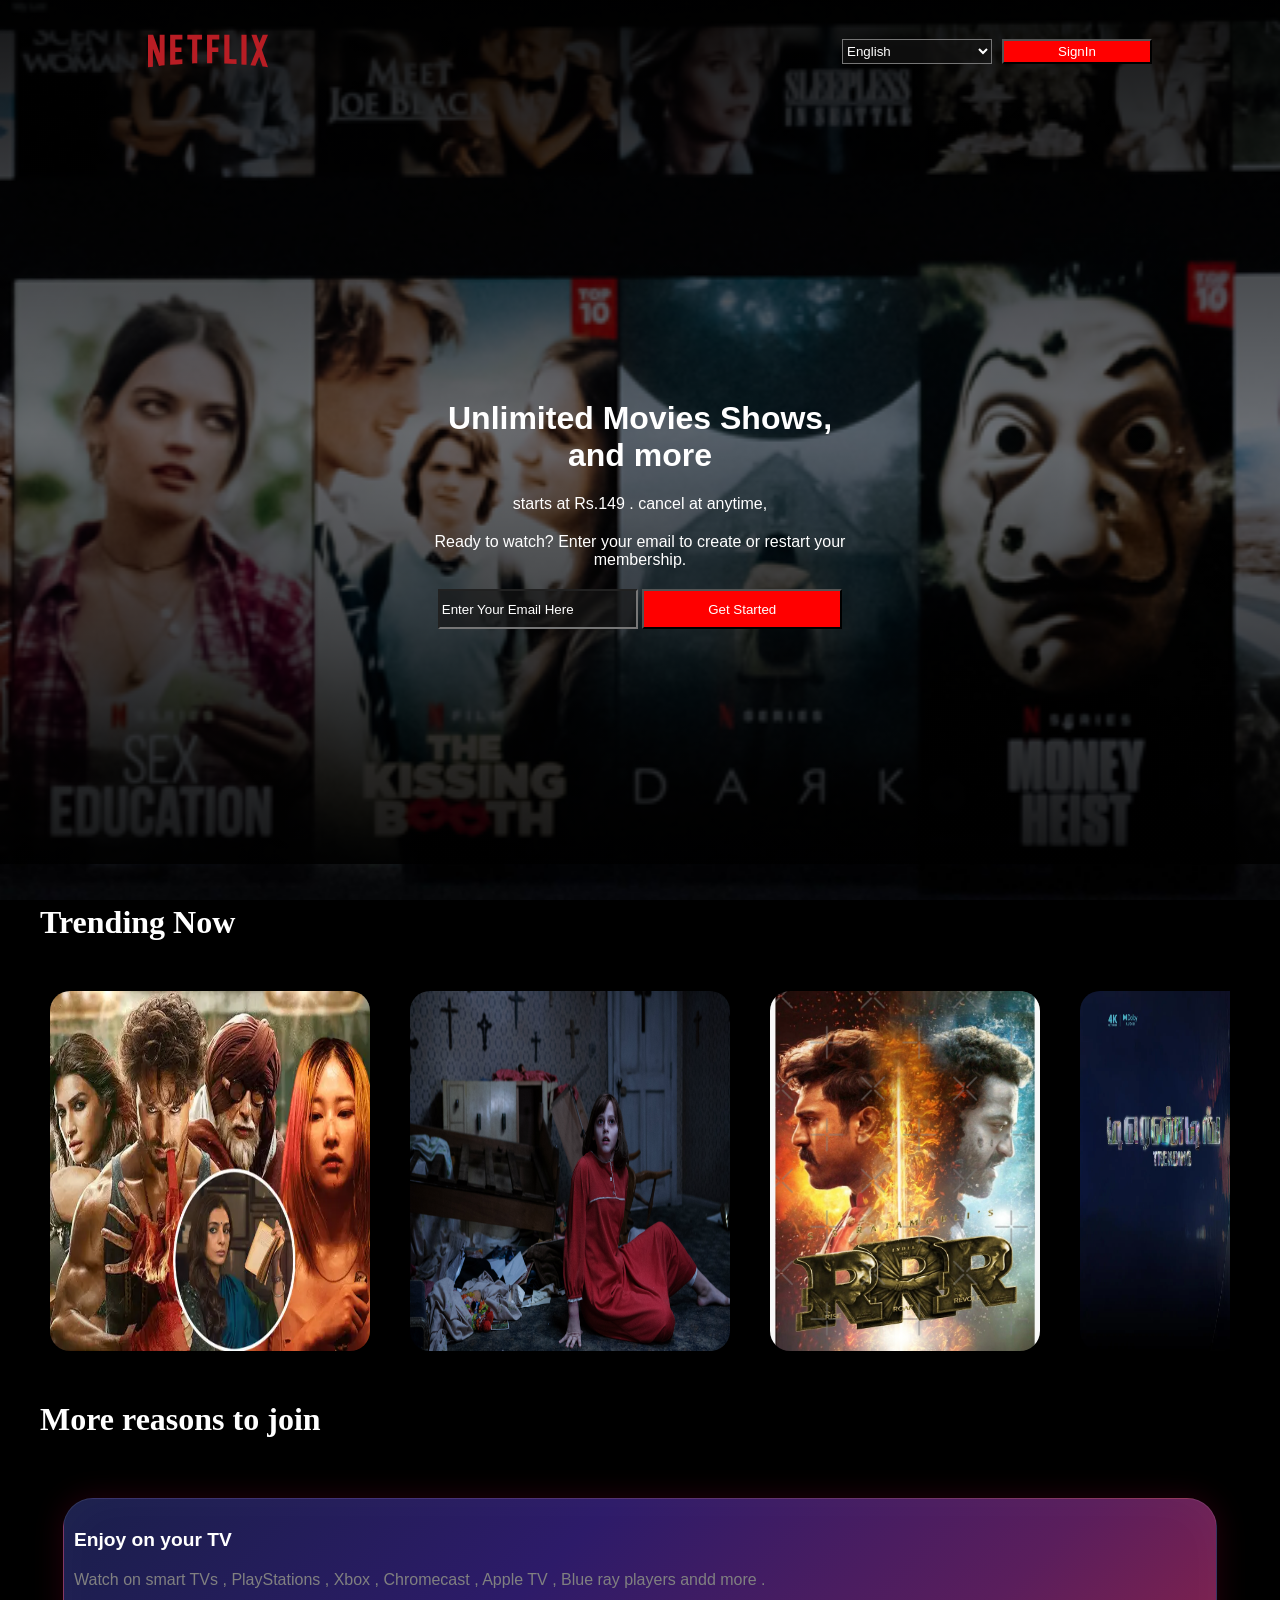
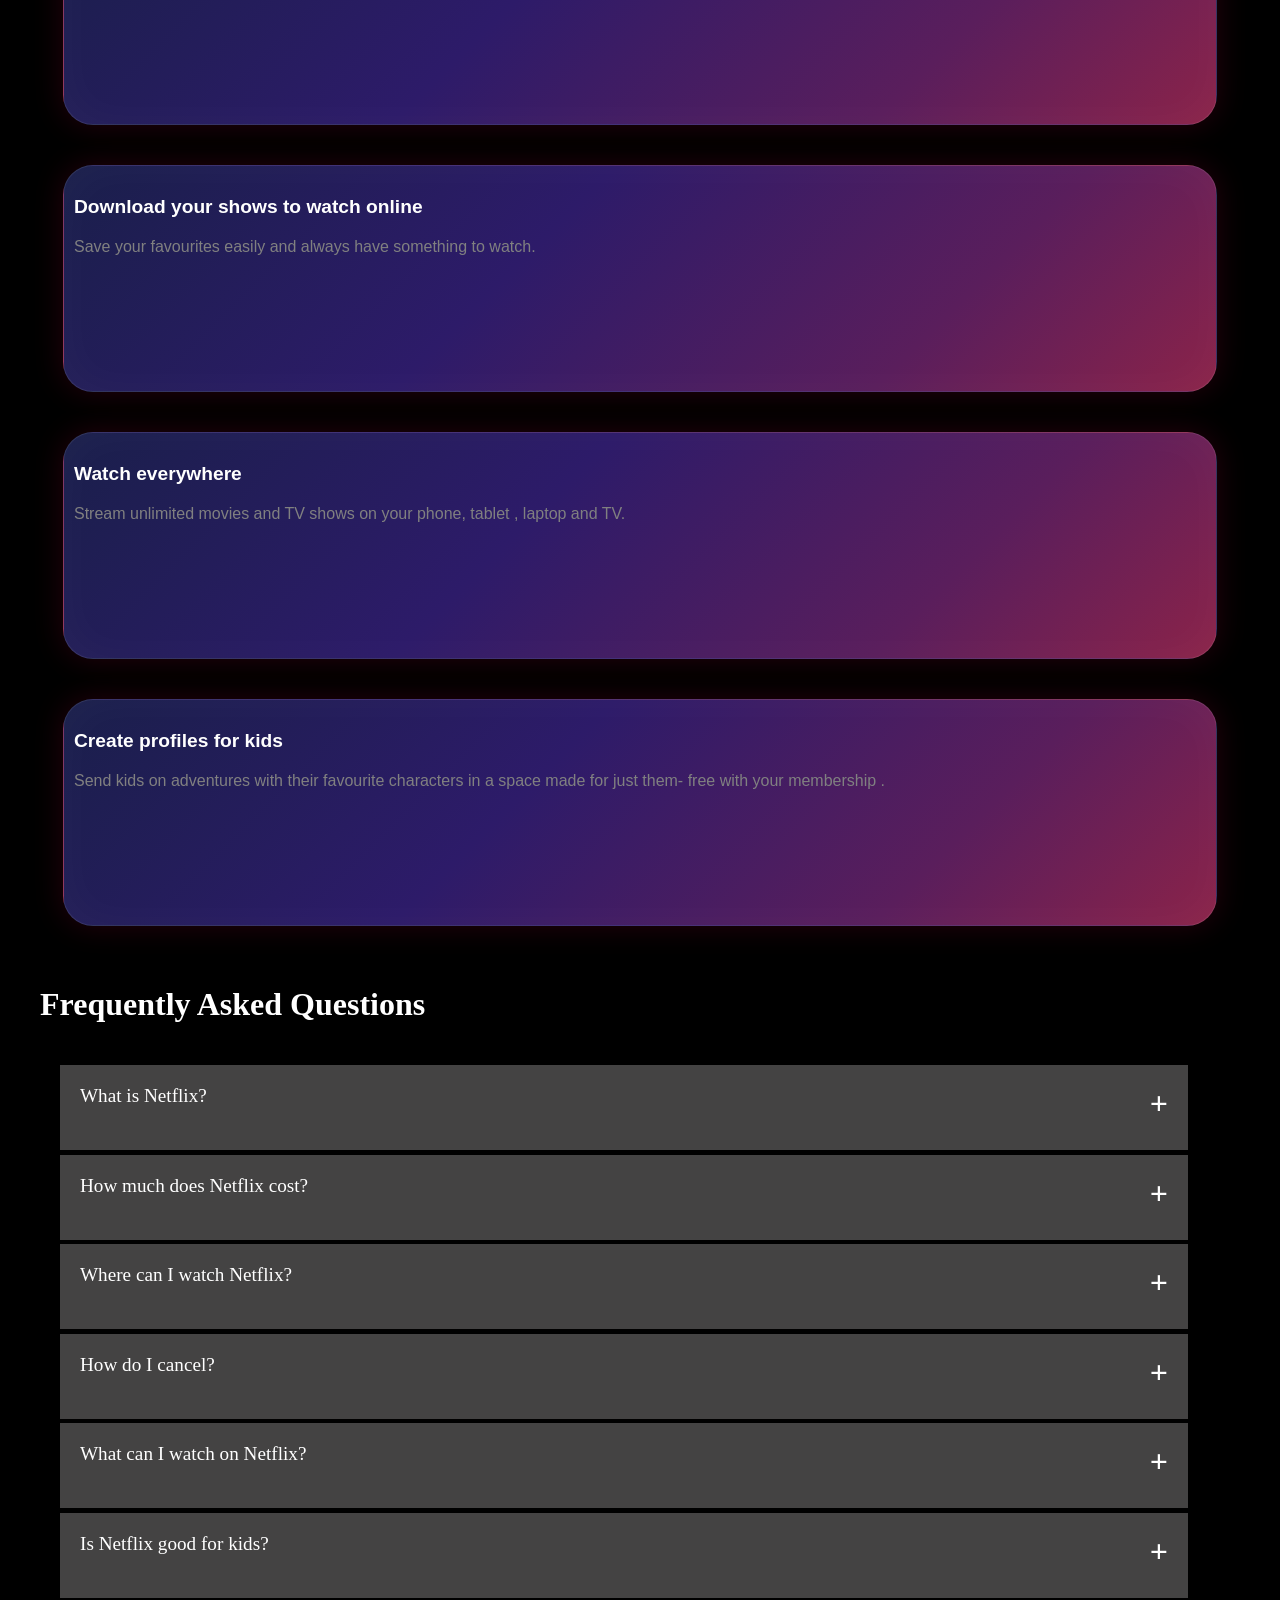
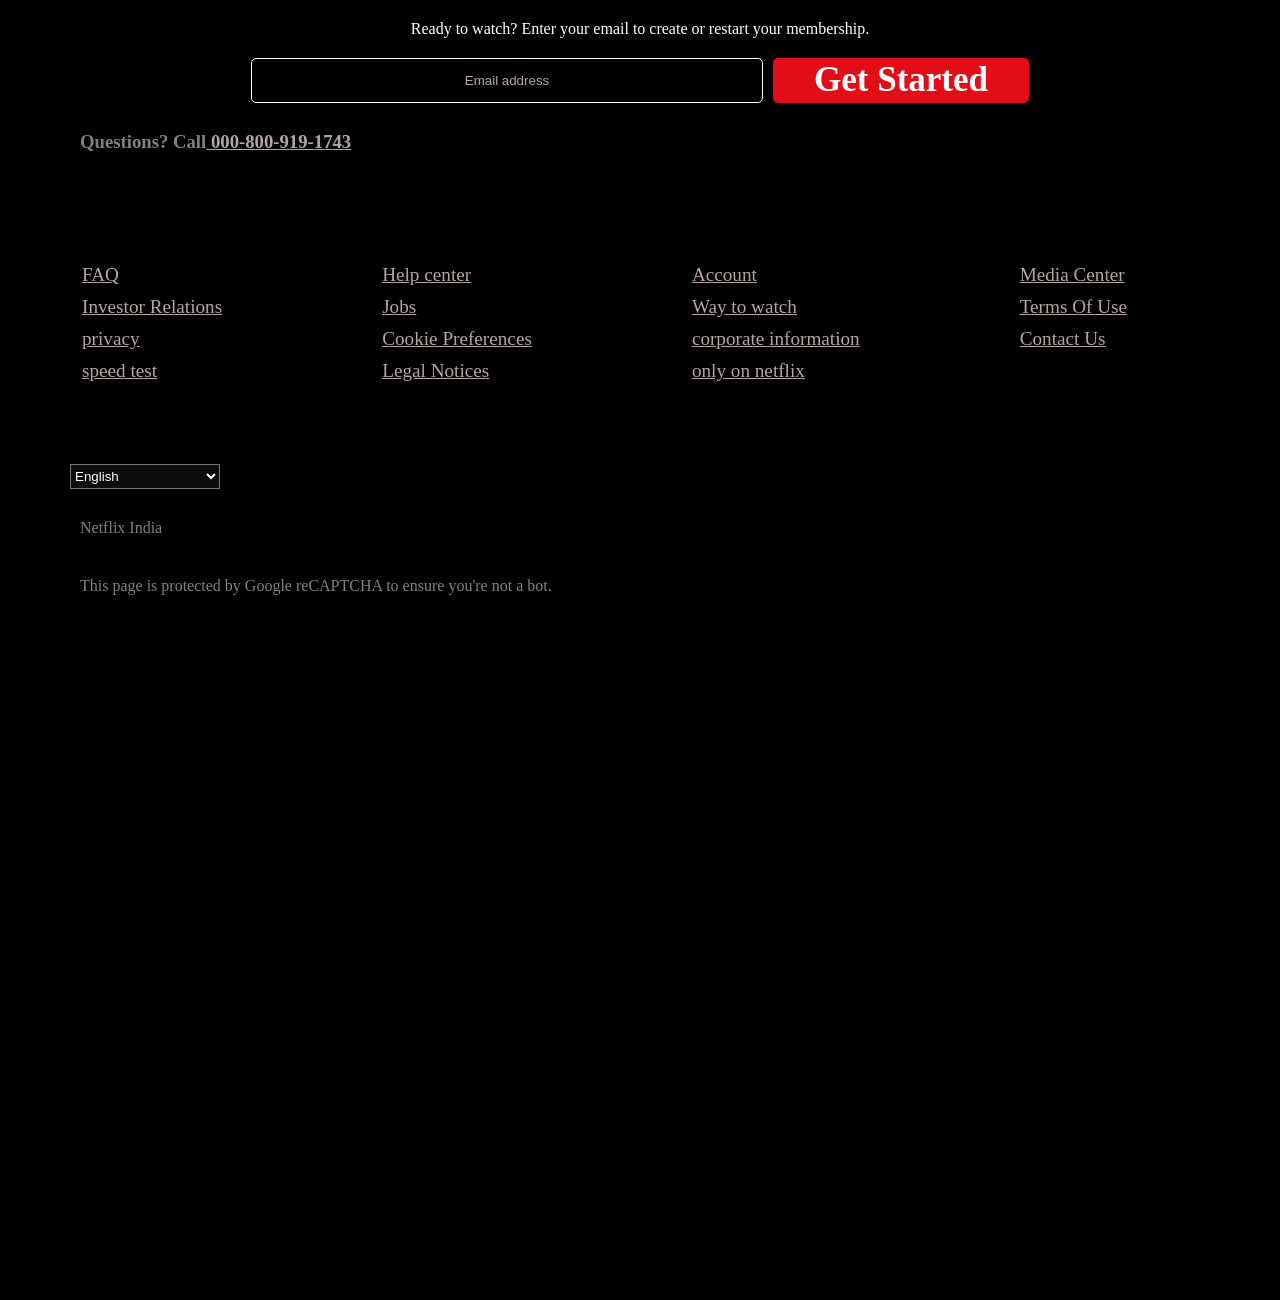
==== index.html @ 1fada325 "add" ====
<html>
<head>
    <meta charset="UTF-8">
    <meta name="viewport" content="width=<device-width>, initial-scale=1.0">
    <title>Document</title>
    <link rel="stylesheet" href="style.css">
</head>

<body>
    <div class="main">
        <div class="box">
            <nav>
                <img class="logo" src="assets/images/netflix-2-logo-svgrepo-com.svg" alt="Netflix Logo">
                <div>

                    <select class=" navbuttons" type="language">
                        <option>English</option>
                        <option>hindi</option>
                        <option>france</option>
                        <option>german</option>
                    </select>
                    <input class="navbuttons red" type="submit" value="SignIn">
                </div>

            </nav>
            <div class="content">
                <h1>
                    <div>Unlimited Movies Shows,</div>
                    <div>and more</div>
                </h1>
                <div class="p">
                    <div>
                        starts at Rs.149 .
                        cancel at anytime,
                    </div>
                    <p>
                    <div>
                        Ready to watch? Enter your email to create or restart your
                    </div>
                    <div>membership.</div>
                    <p>
                    <div>
                        <input class="buttons" type="email" placeholder="Enter Your Email Here ">
                        <button class="buttons red ">Get Started</button>

                    </div>
                    </p>
                </div>
            </div>
        </div>
    </div>
    <div class="curve"></div>
    <div class="section">
        Trending Now
    </div>
    <div class="image">
        <img class="movie" src="assets/images/tiger.webp">
        <img class="movie" src="assets/images/conjuring.png">
        <img class="movie" src="assets/images/rrr.jpg">
        <img class="movie" src="assets/images/telugu.webp">
        <img class="movie" src="assets/images/bg2.jpg">
    </div>
    <div class="section">More reasons to join</div>
    </p>
    <div class="big">
        <div class="item">
            <div class="p1">Enjoy on your TV</div>
            <div class=" p2"> Watch on smart TVs , PlayStations , Xbox , Chromecast , Apple TV , Blue ray players andd
                more .</div>
        </div>
        <div class="item">
            <div class="p1">Download your shows to watch online</div>
            <div class=" p2"> Save your favourites easily and always have something to watch.
            </div>
        </div>
        <div class="item">
            <div class="p1">Watch everywhere</div>
            <div class=" p2"> Stream unlimited movies and TV shows on your phone, tablet , laptop and TV.
            </div>
        </div>
        <div class="item">
            <div class="p1">Create profiles for kids</div>
            <div class=" p2"> Send kids on adventures with their favourite characters in a space made for just them-
                free with your membership .
            </div>
        </div>
    </div>
    <div class="section">Frequently Asked Questions</div>
    <div class="list">
        <details>
            <summary>
                <span>What is Netflix?</span>
                <span class="plus">+</span>
            </summary>
            <div>
                Netflix is a streaming service that offers a wide variety of award-winning TV shows, movies, anime,
                documentaries and more – on thousands of internet-connected devices.

                You can watch as much as you want, whenever you want, without a single ad – all for one low monthly
                price.
                There's always something new to discover, and new TV shows and movies are added every week!
            </div>
        </details>

        <details>
            <summary>
                <span>How much does Netflix cost? </span>
                <span class="plus">+</span>
            </summary>
            <div>
                Watch Netflix on your smartphone, tablet, Smart TV, laptop, or streaming device, all for one fixed
                monthly
                fee. Plans range from ₹149 to ₹649/month.
            </div>
        </details>

        <details>
            <summary>
                <span>Where can I watch Netflix? </span>
                <span class="plus">+</span>
            </summary>
            <div>
                Watch anywhere, anytime. Sign in with your Netflix account to watch instantly on the web at netflix.com
                from
                your personal computer or on any internet-connected device that offers the Netflix app, including smart
                TVs,
                smartphones, tablets, streaming media players and game consoles.

                You can also download your favourite shows with the iOS or Android app. Use downloads to watch while
                you're
                on the go and without an internet connection. Take Netflix with you anywhere.
            </div>
        </details>

        <details>
            <summary>
                <span>How do I cancel? </span>
                <span class="plus">+</span>
            </summary>
            <div>
                Netflix is flexible. You can easily cancel your account online in two clicks. There are no cancellation
                fees
                – start or stop your account anytime.
            </div>
        </details>

        <details>
            <summary>
                <span>What can I watch on Netflix? </span>
                <span class="plus">+</span>
            </summary>
            <div>
                Netflix has an extensive library of feature films, documentaries, shows, anime, award-winning Netflix
                originals, and more. Watch as much as you want, anytime you want.
            </div>
        </details>
        <details>
            <summary>
                <span>Is Netflix good for kids? </span>
                <span class="plus">+</span>
            </summary>
            <div>
                The Netflix Kids experience is included in your membership to give parents control while kids enjoy
                family-friendly TV shows and films in their own space.

                Kids profiles come with PIN-protected parental controls that let you restrict the maturity rating of
                content
                kids can watch and block specific titles you don't want kids to see.
            </div>
        </details>
    </div>
    <div class="ready">
        Ready to watch? Enter your email to create or restart your membership.
    </div>
    <div class="but">
        <input class="mail" type="email" placeholder="Email address">
        <buttons class="start">
            Get Started
        </buttons>
    </div>
    <div class="end">
        <h3>
            Questions? Call<a href=""> 000-800-919-1743</a></h3>
    </div>
    <div class="ending">
        <div class="sty">
            <a href="">FAQ</a>
            <a href="">Investor Relations</a>
            <a href="">privacy</a>
            <a href="">speed test</a>
        </div>
        <div class="sty">
            <a href="">Help center</a>
            <a href="">Jobs</a>
            <a href="">Cookie Preferences</a>
            <a href="">Legal Notices</a>
        </div>
        <div class="sty">
            <a href="">Account</a>
            <a href="">Way to watch</a>
            <a href="">corporate information</a>
            <a href="">only on netflix</a>
        </div>
        <div class="sty">
            <a href="">Media Center</a>
            <a href="">Terms Of Use</a>
            <a href="">Contact Us</a>
        </div>
    </div>
    <div>
        <select style="margin-left:70px" class=" navbuttons" type="language">
            <option>English</option>
            <option>hindi</option>
            <option>france</option>
            <option>german</option>
        </select>
    </div>

    <div style="margin-top:20px" class="end">Netflix India</div>
    <div style=" margin-top:20px " class="end">This page is protected by Google reCAPTCHA to ensure you're not a bot.
    </div>
</body>

</html>
---- style.css ----
img {
    display: block
}
nav div{
    display: flex;
    gap: 10px;
    align-items: center;
}
.red{
    background-color:red !important;
}

nav {
    height:62px;
    max-width :80vw ;
    margin:auto;
    display: flex;
    justify-content:space-between;
    align-items:center;
    position:relative;
    margin-top:20px;
    z-index:2;
}

.logo {
    height:20vh;
    width: 120px;
    /* opacity: 0.9; */
    /* background-color: black; */
    padding: 20px;
}
.navbuttons{
    gap:10px;
    height:25px;
    width:150px;
    background-color: rgba(20, 21, 21, 0.664) ;
    font-family: sans-serif;
    font-weight: 400;
    color:white;
}
html,
body {
    margin: 0;
    padding: 0;
    width: 100%;
    min-height:500vh;
    height:100%;
    overflow: visible;
    background-color:black;

}

.main {
    width: 100vw;
    min-height: 100vh;
    background-image: url("assets/images/goodbg1.png");
    background-size: cover;
    background-position: center;
    background-repeat: no-repeat;
    position:relative;
}
.box {
    height: 96vh;
    width: 100%;
    top:0;
    /* opacity: 0.8;
    background-color: rgb(0, 0, 0); */
    position: absolute;
    display:block;
    background:
        linear-gradient(to bottom,
            rgba(0, 0, 0, 0.9),
            rgba(0, 0, 0, 0.5),
            rgba(0, 0, 0, 0.9));
    z-index:1;

}
.buttons{
    height:40px;
    width:200px;
    gap:10px;
    background-color: rgba(20, 21, 21, 0.664) ;
    font-family: sans-serif;
    font-weight: 400;
    color:white;
}
.buttons::placeholder{
    color:white;
    opacity:1;  
}
.content {
    font-family: 'Lucida Sans', 'Lucida Sans Regular', 'Lucida Grande', 'Lucida Sans Unicode', Geneva, Verdana, sans-serif;
    font-weight: 800;
    font-size: medium;
    height: 100%;
    display: flex;
    flex-direction: column;
    justify-content: center;
    align-items: center;
    text-align: center;
    color: white;
    position: relative;
    z-index:2;
}

.p {
    font-family: 'Lucida Sans', 'Lucida Sans Regular', 'Lucida Grande', 'Lucida Sans Unicode', Geneva, Verdana, sans-serif;
    font-weight: 400;
}

.curve{
    width:100%;
    height:45px;
    margin-top:50px;
    border-top-left-radius:50% 100%;
    border-top-right-radius:50% 100%;
    border-top:4px solid #ff0033;
    box-shadow: -4em 2em  2em rgb(76, 7, 239) inset;
    /* box-shadow: offset 2px cornflowerblue spread; */
    /* background:rgb(52, 33, 127); */
    margin-top:-85px;
}
.section{
    font-family: Cambria, Cochin, Georgia, Times, 'Times New Roman', serif;
    font-weight: 600;
    font-size:xx-large;
    color:white;
    margin:40px;
}
.movie{
    height:40vh;
    width:25vw;
    border-radius:20px;
    
}
.image{
    display:flex;
    flex-direction: row;
    justify-content:space-around;
    gap:40px;
    overflow-x:scroll;
    margin:50px;
}
.first{
    font-family:'Times New Roman', Times, serif;
    font-size:xx-large;
    position:relative;
    z-index:2;
}
p{  
    font-family:sans-serif;
    font-weight:800;
    font-size:x-large;
    color:white;
    margin:20px;
    padding-left:20px;
}
h1{
    color:white;
}
.big{
    height:auto;
    position:relative;
    display:flex;
    flex-direction: column;
    justify-content:space-around;
}
.item{
    height:25vh;
    width:90vw;
    margin:20px auto;
    border-radius:30px;
   
    /* background: linear-gradient(
        135deg,
        #1b1b3a,
        #1a0f2e,
        #0f0f1f
    ); */
      background: linear-gradient(
        135deg,
        #1a1f4b 0%,
        #2d1b69 40%,
        #5a1e5c 75%,
        #8b2349 100%

      );
      /* opacity:0.8; */

    border: 1px solid rgba(255,255,255,0.1);
    box-shadow:
        0 0 30px rgba(255,0,80,0.15),
        inset 0 0 50px rgba(255,255,255,0.03);
    color: white;
    overflow: hidden;
}
.p1{ 
    font-family:sans-serif;
    font-size:larger;
    font-weight:700;
    color:white;
    margin-top:20px;
    padding:10px;
}
.p2{
    font-family:sans-serif;
    font-size:medium;
    font-weight:400;
    color:grey;
    padding:10px;

}
.plus{
font-size:xx-large;
font-weight:bolder;
}
details summary {
    display:flex;
    flex-direction:row;
    justify-content:space-between;
    width:85vw;
    height:5vh;
    background-color:rgb(68, 67, 67);
    color:white;
    font-size:larger;
    margin:2px ;
    margin-left:60px;
    padding:20px;
    cursor:pointer;
}
details div {
    background-color: rgb(68, 67,67);
    padding: 20px;
    font-size: 20px;
    color:white;
}
.list{
    display:flex;
    flex-direction:column;
    gap:0.5px;
    margin:0;
}
.ready{
    color:white;
    font-weight:400;
    text-align:center;
    margin:20px;
}
.mail{
    height:5vh;
    width:40vw;
    color:white;
    background-color:black;
    border:0.2px solid white;
    display: flex;
    align-items: center;
    text-align:center;
    border-radius:5px;
}
.mail::placeholder{
    color:rgb(186, 166, 166);
}
.start{
    height:5vh;
    width:20vw;
    color:white;
    background-color:rgb(227, 13, 24);
    /* border:1px solid white; */
    border-radius:5px;
    font-size:35;
    font-weight:800;
    display: flex;
    justify-content: center;
    align-items:center;
    text-align:center;

}
.but{
    display:flex;
    justify-content:center;
    gap:10px;
}
.end{
    color:grey;
    font-size:medium;
    margin-left:70px;
    padding:10px;
}
a{
    color:rgb(180, 165, 165);
}
.sty{
    display:flex;
    flex-direction:column;
    margin:80px;
    gap:10px;
    font-size:larger;
}
.ending{
    display:flex;
    flex-direction:row;
    padding:2px;
    top:0;
    /* gap:10px; */
    /* padding:2px;
    margin-top:5px; */
}
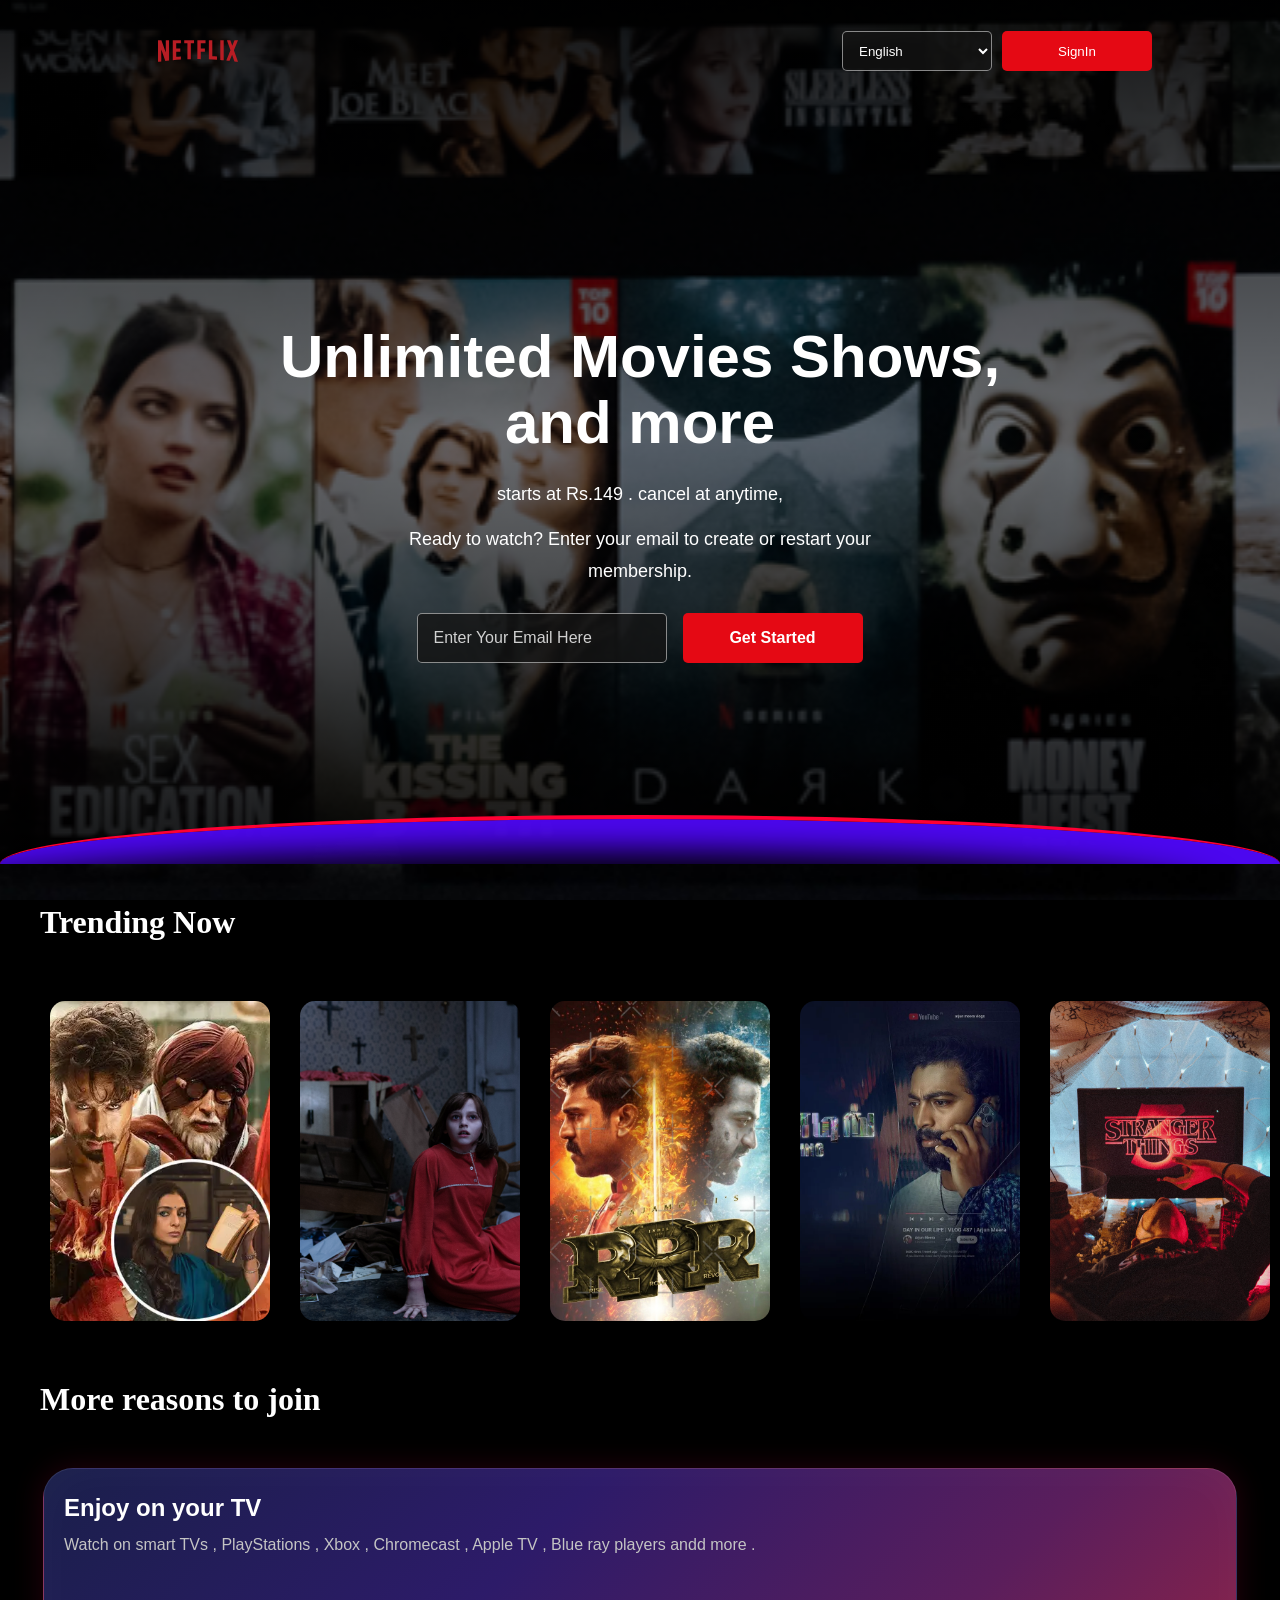
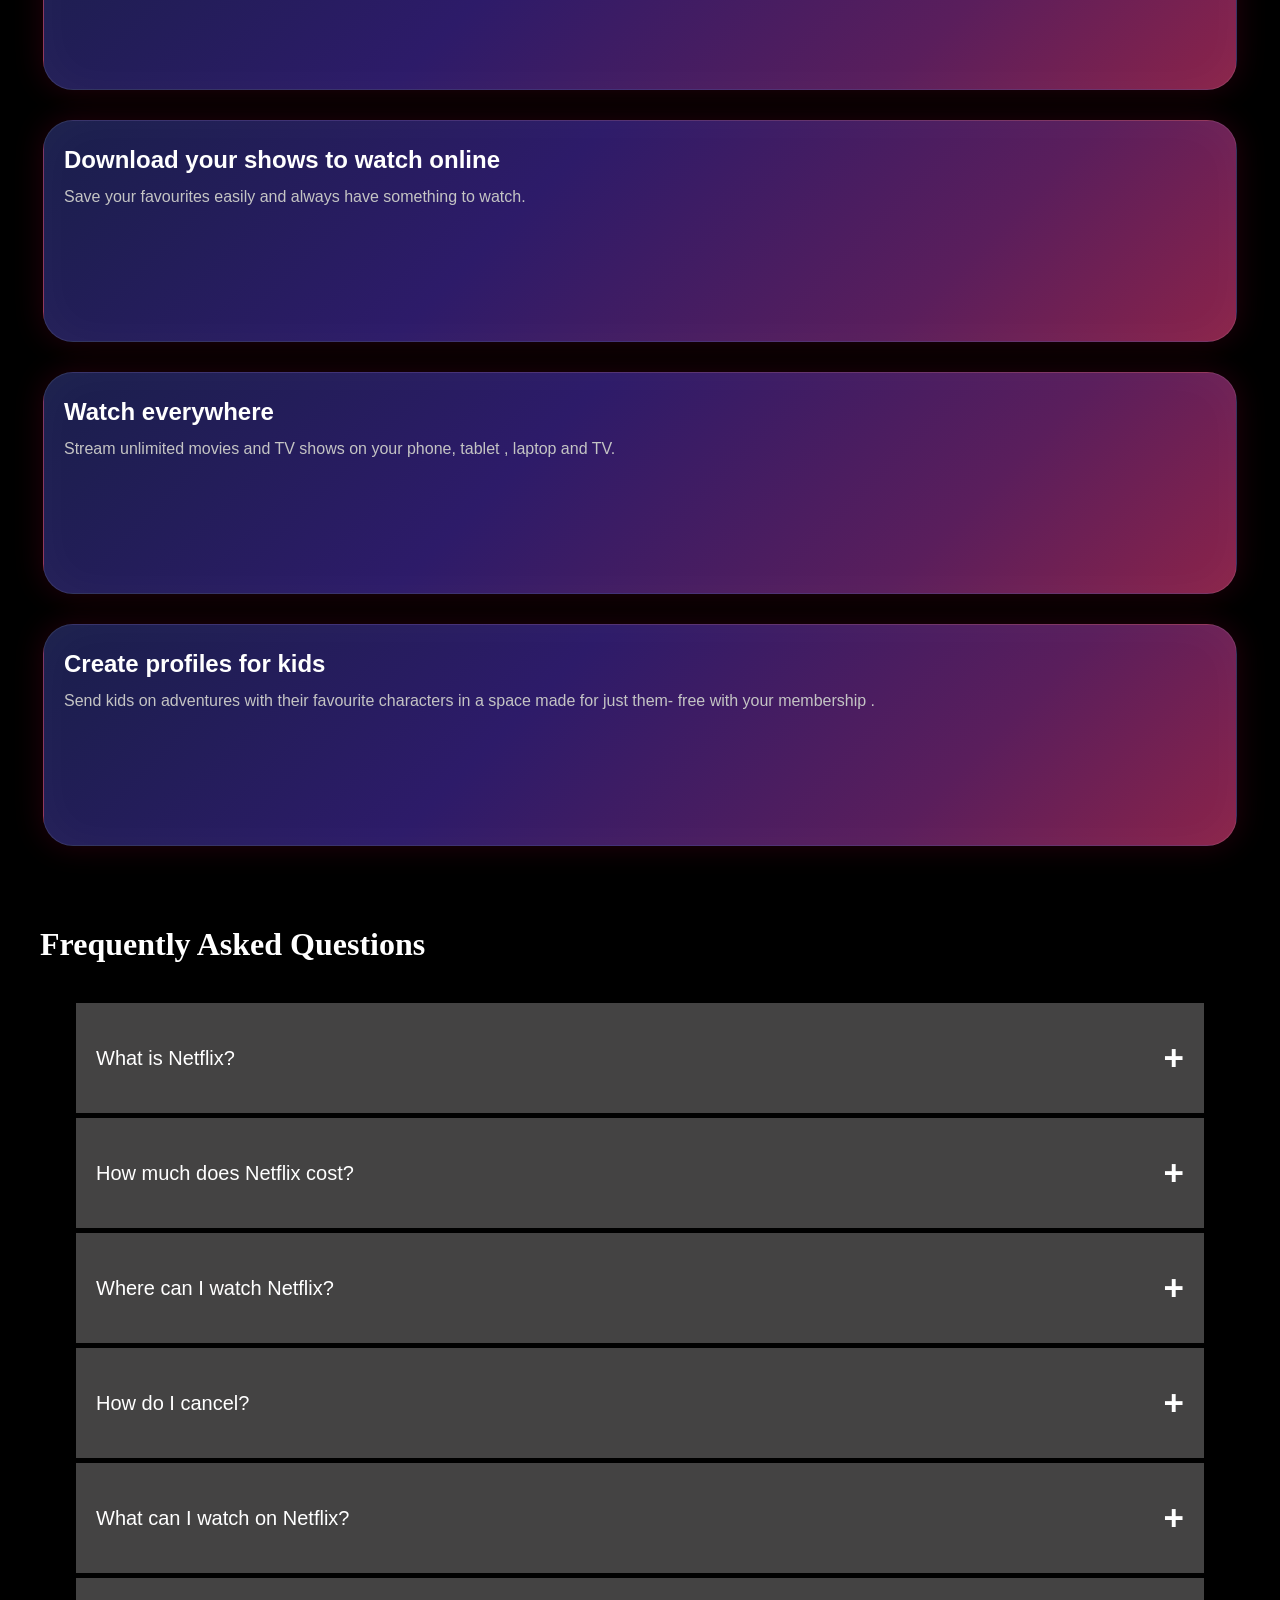
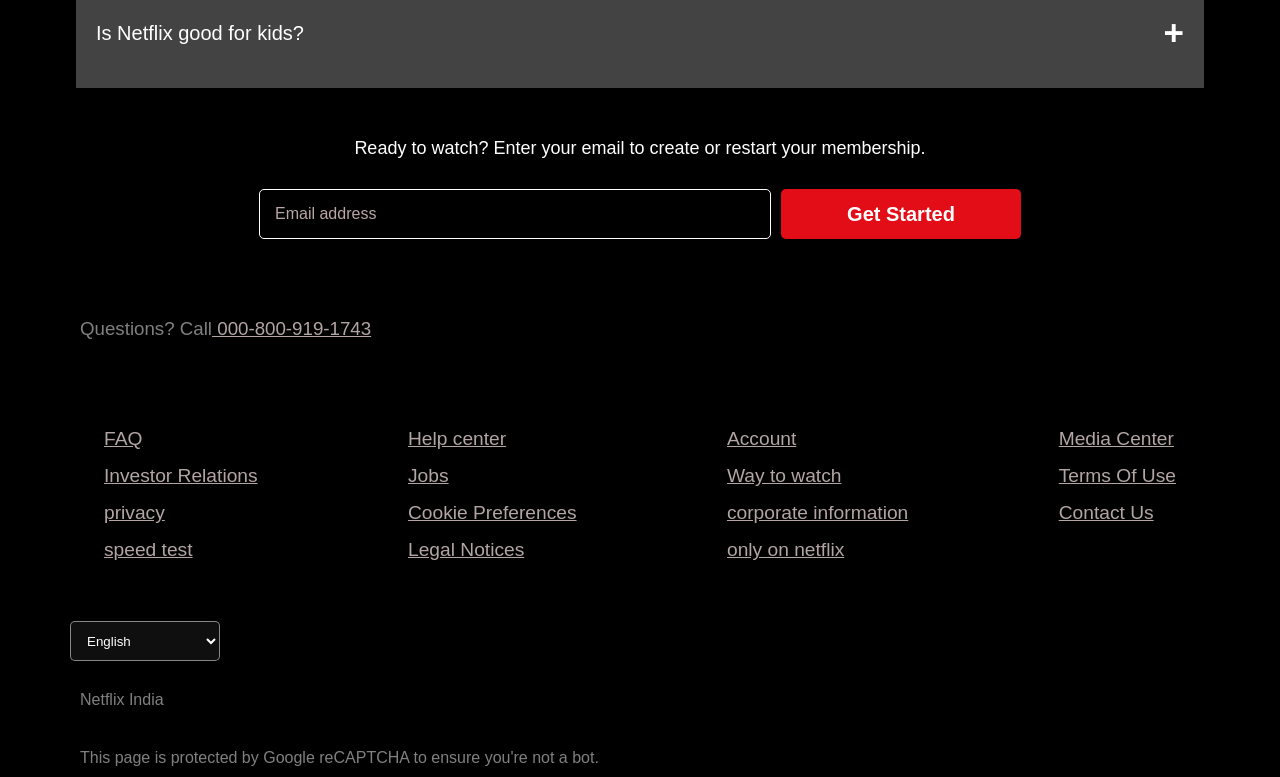
==== commit b29bc62d: "make changes" ====
--- a/index.html
+++ b/index.html
@@ -3,7 +3,7 @@
     <meta charset="UTF-8">
     <meta name="viewport" content="width=<device-width>, initial-scale=1.0">
     <title>Document</title>
-    <link rel="stylesheet" href="style.css">
+    <link rel="stylesheet" href="style1.css">
 </head>
 
 <body>
--- a/style1.css
+++ b/style1.css
@@ -0,0 +1,897 @@
+```css
+/* =========================================
+   GLOBAL
+========================================= */
+
+* {
+    box-sizing: border-box;
+}
+
+html,
+body {
+    margin: 0;
+    padding: 0;
+    width: 100%;
+    min-height: 100%;
+    background-color: black;
+    overflow-x: hidden;
+}
+
+body {
+    font-family: Arial, Helvetica, sans-serif;
+}
+
+img {
+    display: block;
+    max-width: 100%;
+}
+
+
+/* =========================================
+   HERO / MAIN SECTION
+========================================= */
+
+.main {
+    width: 100%;
+    min-height: 100vh;
+
+    background-image: url("assets/images/goodbg1.png");
+    background-size: cover;
+    background-position: center;
+    background-repeat: no-repeat;
+
+    position: relative;
+}
+
+.box {
+    position: absolute;
+
+    top: 0;
+    left: 0;
+
+    width: 100%;
+    height: 96vh;
+
+    background: linear-gradient(
+        to bottom,
+        rgba(0, 0, 0, 0.9),
+        rgba(0, 0, 0, 0.5),
+        rgba(0, 0, 0, 0.9)
+    );
+
+    z-index: 1;
+}
+
+
+/* =========================================
+   NAVBAR
+========================================= */
+
+nav {
+    height: 62px;
+    width: 80vw;
+    max-width: 1200px;
+
+    margin: 20px auto 0;
+
+    display: flex;
+    justify-content: space-between;
+    align-items: center;
+
+    position: relative;
+    z-index: 10;
+}
+
+nav div {
+    display: flex;
+    gap: 10px;
+    align-items: center;
+}
+
+
+/* Netflix logo */
+
+.logo {
+    width: 120px;
+    height: 80px;
+
+    padding: 10px;
+
+    object-fit: contain;
+}
+
+
+/* Language select + sign in */
+
+.navbuttons {
+    height: 40px;
+    width: 150px;
+
+    padding: 0 12px;
+
+    background-color: rgba(20, 21, 21, 0.75);
+
+    font-family: sans-serif;
+    font-weight: 400;
+
+    color: white;
+
+    border: 1px solid rgba(255, 255, 255, 0.5);
+    border-radius: 5px;
+
+    cursor: pointer;
+}
+
+.navbuttons option {
+    background-color: #222;
+    color: white;
+}
+
+
+/* =========================================
+   RED BUTTON
+========================================= */
+
+.red {
+    background-color: #e50914 !important;
+    color: white;
+    border: none;
+}
+
+
+/* =========================================
+   HERO CONTENT
+========================================= */
+
+.content {
+    min-height: 90vh;
+
+    padding: 20px;
+
+    display: flex;
+    flex-direction: column;
+    justify-content: center;
+    align-items: center;
+
+    text-align: center;
+
+    color: white;
+
+    position: relative;
+    z-index: 5;
+
+    font-family:
+        "Lucida Sans",
+        "Lucida Sans Regular",
+        "Lucida Grande",
+        "Lucida Sans Unicode",
+        Geneva,
+        Verdana,
+        sans-serif;
+}
+
+.content h1 {
+    margin: 0 0 20px;
+
+    font-size: clamp(32px, 5vw, 60px);
+    font-weight: 800;
+    line-height: 1.1;
+}
+
+.content .p {
+    color: white;
+    font-size: 18px;
+    font-weight: 400;
+    line-height: 1.5;
+}
+
+.content .p > div {
+    margin: 5px 0;
+}
+
+
+/* =========================================
+   HERO EMAIL BUTTONS
+========================================= */
+
+.buttons {
+    height: 50px;
+    width: 250px;
+
+    margin: 10px 5px;
+
+    padding: 0 15px;
+
+    background-color: rgba(20, 21, 21, 0.8);
+
+    color: white;
+
+    font-family: sans-serif;
+    font-size: 16px;
+
+    border: 1px solid rgba(255, 255, 255, 0.5);
+    border-radius: 5px;
+
+    cursor: pointer;
+}
+
+input.buttons {
+    outline: none;
+}
+
+input.buttons::placeholder {
+    color: white;
+    opacity: 0.8;
+}
+
+button.buttons {
+    width: 180px;
+    border: none;
+    font-weight: 700;
+}
+
+
+/* =========================================
+   CURVE
+========================================= */
+
+.curve {
+    width: 100%;
+    height: 45px;
+
+    margin-top: -85px;
+
+    border-top-left-radius: 50% 100%;
+    border-top-right-radius: 50% 100%;
+
+    border-top: 4px solid #ff0033;
+
+    box-shadow:
+        -4em 2em 2em rgb(76, 7, 239) inset;
+
+    position: relative;
+    z-index: 5;
+}
+
+
+/* =========================================
+   SECTION HEADINGS
+========================================= */
+
+.section {
+    margin: 40px;
+
+    color: white;
+
+    font-family:
+        Cambria,
+        Cochin,
+        Georgia,
+        Times,
+        "Times New Roman",
+        serif;
+
+    font-weight: 600;
+
+    font-size: xx-large;
+}
+
+
+/* =========================================
+   TRENDING MOVIES
+========================================= */
+
+.image {
+    width: 100%;
+
+    display: flex;
+    flex-direction: row;
+    align-items: center;
+
+    gap: 30px;
+
+    padding: 20px 50px;
+    margin: 20px 0;
+
+    overflow-x: auto;
+    overflow-y: hidden;
+
+    scroll-behavior: smooth;
+}
+
+
+/* Hide scrollbar */
+
+.image::-webkit-scrollbar {
+    height: 6px;
+}
+
+.image::-webkit-scrollbar-track {
+    background: #111;
+}
+
+.image::-webkit-scrollbar-thumb {
+    background: #444;
+    border-radius: 10px;
+}
+
+
+/* Movie posters */
+
+.movie {
+    width: 220px;
+    height: 320px;
+
+    min-width: 220px;
+
+    border-radius: 15px;
+
+    object-fit: cover;
+
+    transition:
+        transform 0.3s ease,
+        box-shadow 0.3s ease;
+}
+
+.movie:hover {
+    transform: scale(1.05);
+
+    box-shadow:
+        0 10px 30px rgba(255, 0, 0, 0.35);
+}
+
+
+/* =========================================
+   MORE REASONS SECTION
+========================================= */
+
+.big {
+    width: 100%;
+
+    display: flex;
+    flex-direction: column;
+
+    justify-content: space-around;
+
+    gap: 10px;
+
+    padding-bottom: 30px;
+}
+
+.item {
+    width: 90vw;
+    min-height: 180px;
+
+    margin: 10px auto;
+
+    padding: 20px;
+
+    border-radius: 30px;
+
+    background: linear-gradient(
+        135deg,
+        #1a1f4b 0%,
+        #2d1b69 40%,
+        #5a1e5c 75%,
+        #8b2349 100%
+    );
+
+    border: 1px solid rgba(255, 255, 255, 0.1);
+
+    box-shadow:
+        0 0 30px rgba(255, 0, 80, 0.15),
+        inset 0 0 50px rgba(255, 255, 255, 0.03);
+
+    color: white;
+
+    overflow: hidden;
+
+    transition:
+        transform 0.3s ease,
+        box-shadow 0.3s ease;
+}
+
+.item:hover {
+    transform: translateY(-5px);
+
+    box-shadow:
+        0 10px 40px rgba(255, 0, 80, 0.2),
+        inset 0 0 50px rgba(255, 255, 255, 0.03);
+}
+
+
+/* Card heading */
+
+.p1 {
+    margin: 5px 0 10px;
+
+    font-family: sans-serif;
+    font-size: 24px;
+    font-weight: 700;
+
+    color: white;
+}
+
+
+/* Card description */
+
+.p2 {
+    margin: 0;
+
+    padding: 0;
+
+    font-family: sans-serif;
+    font-size: 16px;
+    font-weight: 400;
+
+    line-height: 1.6;
+
+    color: #c4c4c4;
+}
+
+
+/* =========================================
+   FAQ
+========================================= */
+
+.list {
+    width: 100%;
+
+    display: flex;
+    flex-direction: column;
+
+    gap: 5px;
+
+    margin-bottom: 50px;
+}
+
+details {
+    width: 100%;
+}
+
+details summary {
+    width: 85vw;
+    min-height: 70px;
+
+    margin: 0 auto;
+
+    padding: 20px;
+
+    display: flex;
+    justify-content: space-between;
+    align-items: center;
+
+    background-color: rgb(68, 67, 67);
+
+    color: white;
+
+    font-size: 20px;
+
+    cursor: pointer;
+
+    list-style: none;
+
+    transition: background-color 0.2s ease;
+}
+
+details summary:hover {
+    background-color: rgb(85, 84, 84);
+}
+
+details summary::-webkit-details-marker {
+    display: none;
+}
+
+details div {
+    width: 85vw;
+
+    margin: 0 auto;
+
+    padding: 25px;
+
+    background-color: rgb(48, 47, 47);
+
+    color: white;
+
+    font-size: 17px;
+
+    line-height: 1.6;
+}
+
+.plus {
+    font-size: 35px;
+    font-weight: bolder;
+
+    transition: transform 0.2s ease;
+}
+
+details[open] .plus {
+    transform: rotate(45deg);
+}
+
+
+/* =========================================
+   READY / EMAIL SECTION
+========================================= */
+
+.ready {
+    margin: 30px 20px;
+
+    color: white;
+
+    font-size: 18px;
+    font-weight: 400;
+
+    text-align: center;
+}
+
+.but {
+    display: flex;
+    justify-content: center;
+    align-items: center;
+
+    gap: 10px;
+
+    margin-bottom: 50px;
+}
+
+.mail {
+    width: 40vw;
+    height: 50px;
+
+    padding: 0 15px;
+
+    color: white;
+
+    background-color: black;
+
+    border: 1px solid white;
+    border-radius: 5px;
+
+    font-size: 16px;
+}
+
+.mail::placeholder {
+    color: rgb(186, 166, 166);
+}
+
+.mail:focus {
+    outline: 2px solid #e50914;
+}
+
+
+/* =========================================
+   GET STARTED BUTTON
+========================================= */
+
+/*
+   You used <buttons> in your HTML.
+   CSS can still style it as a custom element.
+*/
+
+buttons.start {
+    width: 200px;
+    height: 50px;
+
+    padding: 0 20px;
+
+    color: white;
+
+    background-color: rgb(227, 13, 24);
+
+    border-radius: 5px;
+
+    font-size: 20px;
+    font-weight: 800;
+
+    display: flex;
+    justify-content: center;
+    align-items: center;
+
+    text-align: center;
+
+    cursor: pointer;
+
+    transition: background-color 0.2s ease;
+}
+
+buttons.start:hover {
+    background-color: #b20710;
+}
+
+
+/* =========================================
+   FOOTER
+========================================= */
+
+.end {
+    color: grey;
+
+    font-size: medium;
+
+    margin-left: 70px;
+
+    padding: 10px;
+}
+
+.end h3 {
+    font-weight: 400;
+}
+
+a {
+    color: rgb(180, 165, 165);
+
+    text-decoration: underline;
+
+    transition: color 0.2s ease;
+}
+
+a:hover {
+    color: white;
+}
+
+
+/* Footer columns */
+
+.ending {
+    width: 90vw;
+
+    margin: 0 auto;
+
+    padding: 20px 0;
+
+    display: flex;
+    flex-direction: row;
+
+    justify-content: space-between;
+
+    gap: 20px;
+}
+
+.sty {
+    display: flex;
+    flex-direction: column;
+
+    margin: 40px;
+
+    gap: 15px;
+
+    font-size: larger;
+}
+
+
+/* =========================================
+   FOOTER LANGUAGE SELECT
+========================================= */
+
+.ending + div .navbuttons {
+    margin-left: 70px;
+}
+
+
+/* =========================================
+   MOBILE RESPONSIVE
+========================================= */
+
+@media (max-width: 768px) {
+
+    /* Navbar */
+
+    nav {
+        width: 90vw;
+    }
+
+    .logo {
+        width: 100px;
+        height: 70px;
+    }
+
+    .navbuttons {
+        width: 110px;
+        height: 36px;
+        font-size: 13px;
+    }
+
+
+    /* Hero */
+
+    .content {
+        min-height: 90vh;
+        padding: 15px;
+    }
+
+    .content h1 {
+        font-size: 35px;
+    }
+
+    .content .p {
+        font-size: 15px;
+    }
+
+    .buttons {
+        width: 70vw;
+        max-width: 350px;
+    }
+
+    button.buttons {
+        width: 180px;
+    }
+
+
+    /* Section */
+
+    .section {
+        margin: 30px 20px;
+
+        font-size: 28px;
+    }
+
+
+    /* Movies */
+
+    .image {
+        padding: 20px;
+        gap: 20px;
+    }
+
+    .movie {
+        width: 180px;
+        height: 260px;
+        min-width: 180px;
+    }
+
+
+    /* Cards */
+
+    .item {
+        width: 90vw;
+        min-height: 170px;
+
+        padding: 20px;
+    }
+
+    .p1 {
+        font-size: 21px;
+    }
+
+    .p2 {
+        font-size: 15px;
+    }
+
+
+    /* FAQ */
+
+    details summary {
+        width: 90vw;
+
+        min-height: 65px;
+
+        padding: 15px;
+
+        font-size: 17px;
+    }
+
+    details div {
+        width: 90vw;
+
+        padding: 20px;
+
+        font-size: 15px;
+    }
+
+    .plus {
+        font-size: 28px;
+    }
+
+
+    /* Email */
+
+    .but {
+        flex-direction: column;
+
+        gap: 15px;
+    }
+
+    .mail {
+        width: 80vw;
+    }
+
+    buttons.start {
+        width: 200px;
+    }
+
+
+    /* Footer */
+
+    .ending {
+        flex-direction: column;
+
+        width: 90vw;
+
+        gap: 0;
+    }
+
+    .sty {
+        margin: 15px 0;
+
+        gap: 12px;
+
+        font-size: medium;
+    }
+
+    .end {
+        margin-left: 20px;
+    }
+
+    .ending + div .navbuttons {
+        margin-left: 20px;
+    }
+}
+
+
+/* =========================================
+   SMALL PHONES
+========================================= */
+
+@media (max-width: 480px) {
+
+    nav {
+        width: 94vw;
+    }
+
+    .logo {
+        width: 90px;
+    }
+
+    .navbuttons {
+        width: 90px;
+        font-size: 11px;
+    }
+
+    .content h1 {
+        font-size: 28px;
+    }
+
+    .content .p {
+        font-size: 14px;
+    }
+
+    .buttons {
+        width: 85vw;
+    }
+
+    .section {
+        font-size: 24px;
+    }
+
+    .movie {
+        width: 160px;
+        height: 230px;
+        min-width: 160px;
+    }
+
+    .item {
+        border-radius: 20px;
+    }
+
+    .p1 {
+        font-size: 19px;
+    }
+
+    .p2 {
+        font-size: 14px;
+    }
+
+    details summary {
+        font-size: 15px;
+    }
+
+    details div {
+        font-size: 14px;
+    }
+
+    .mail {
+        width: 85vw;
+    }
+}
+```
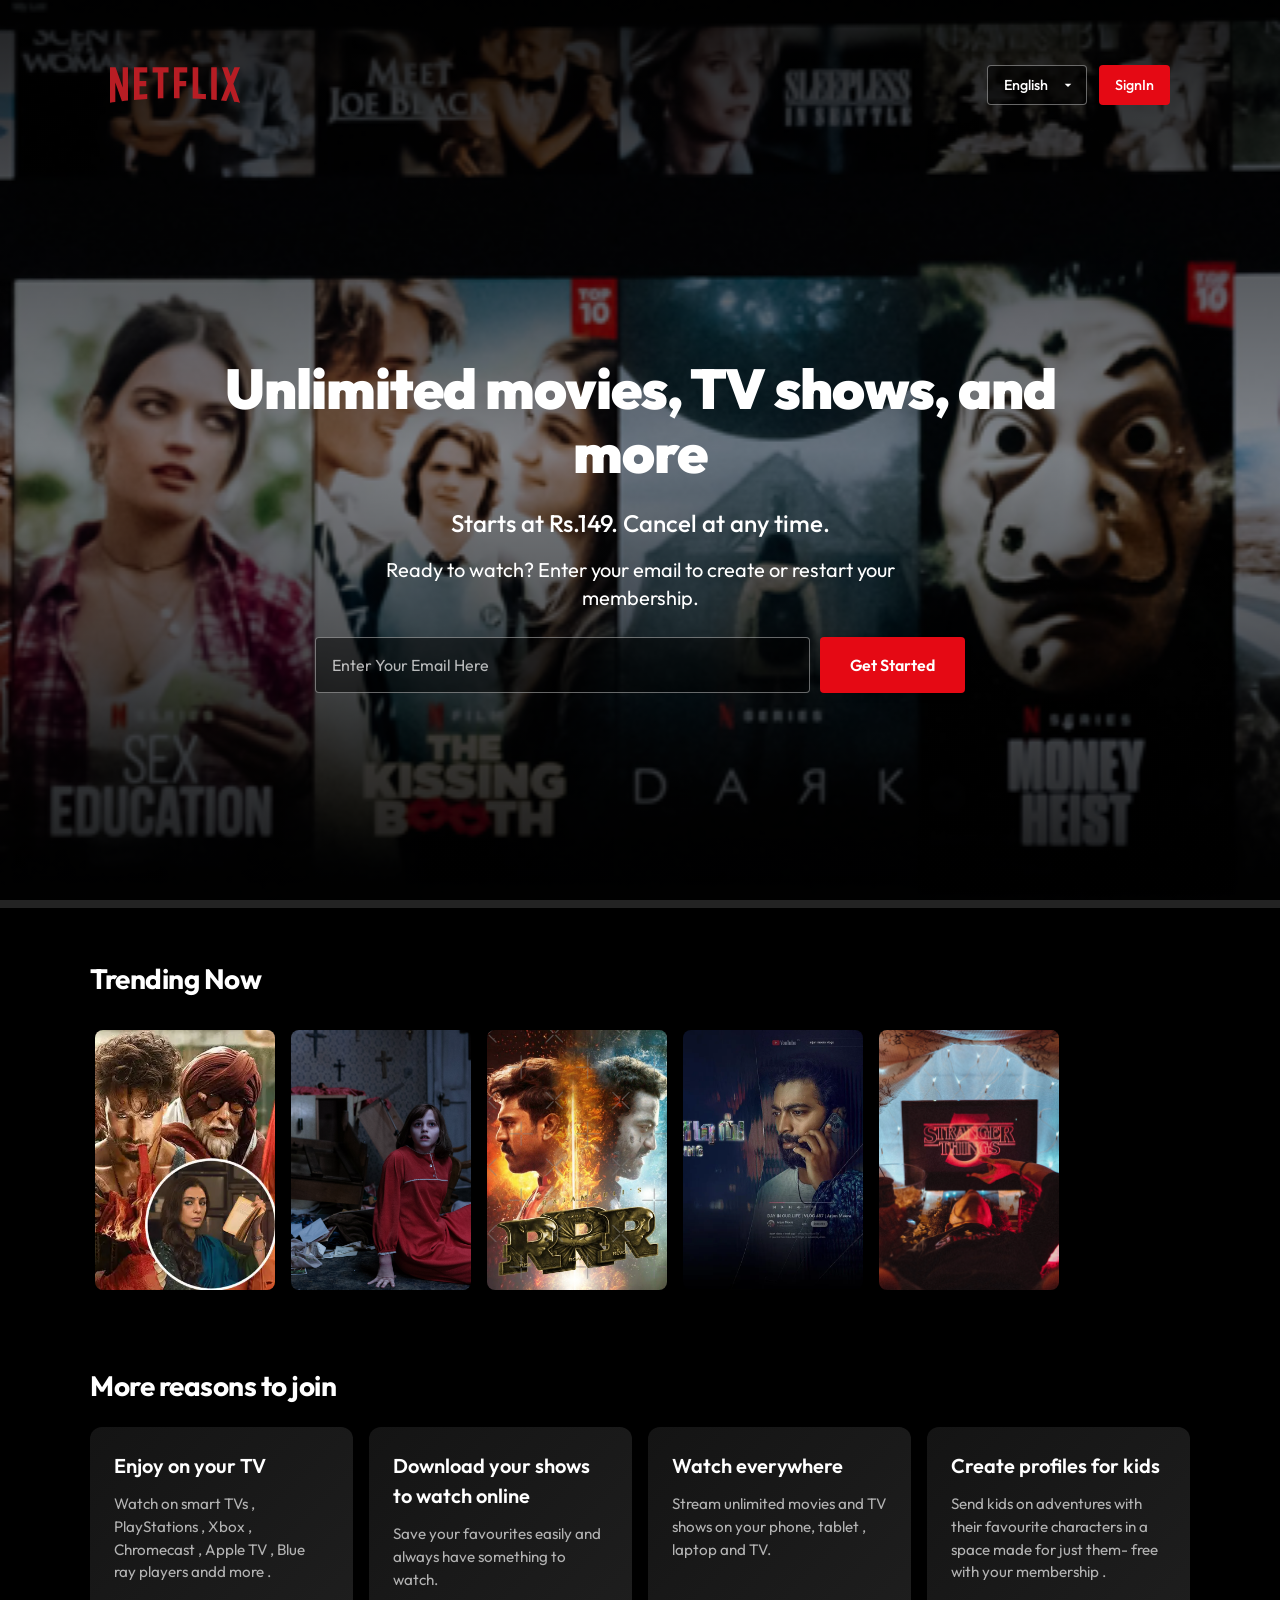
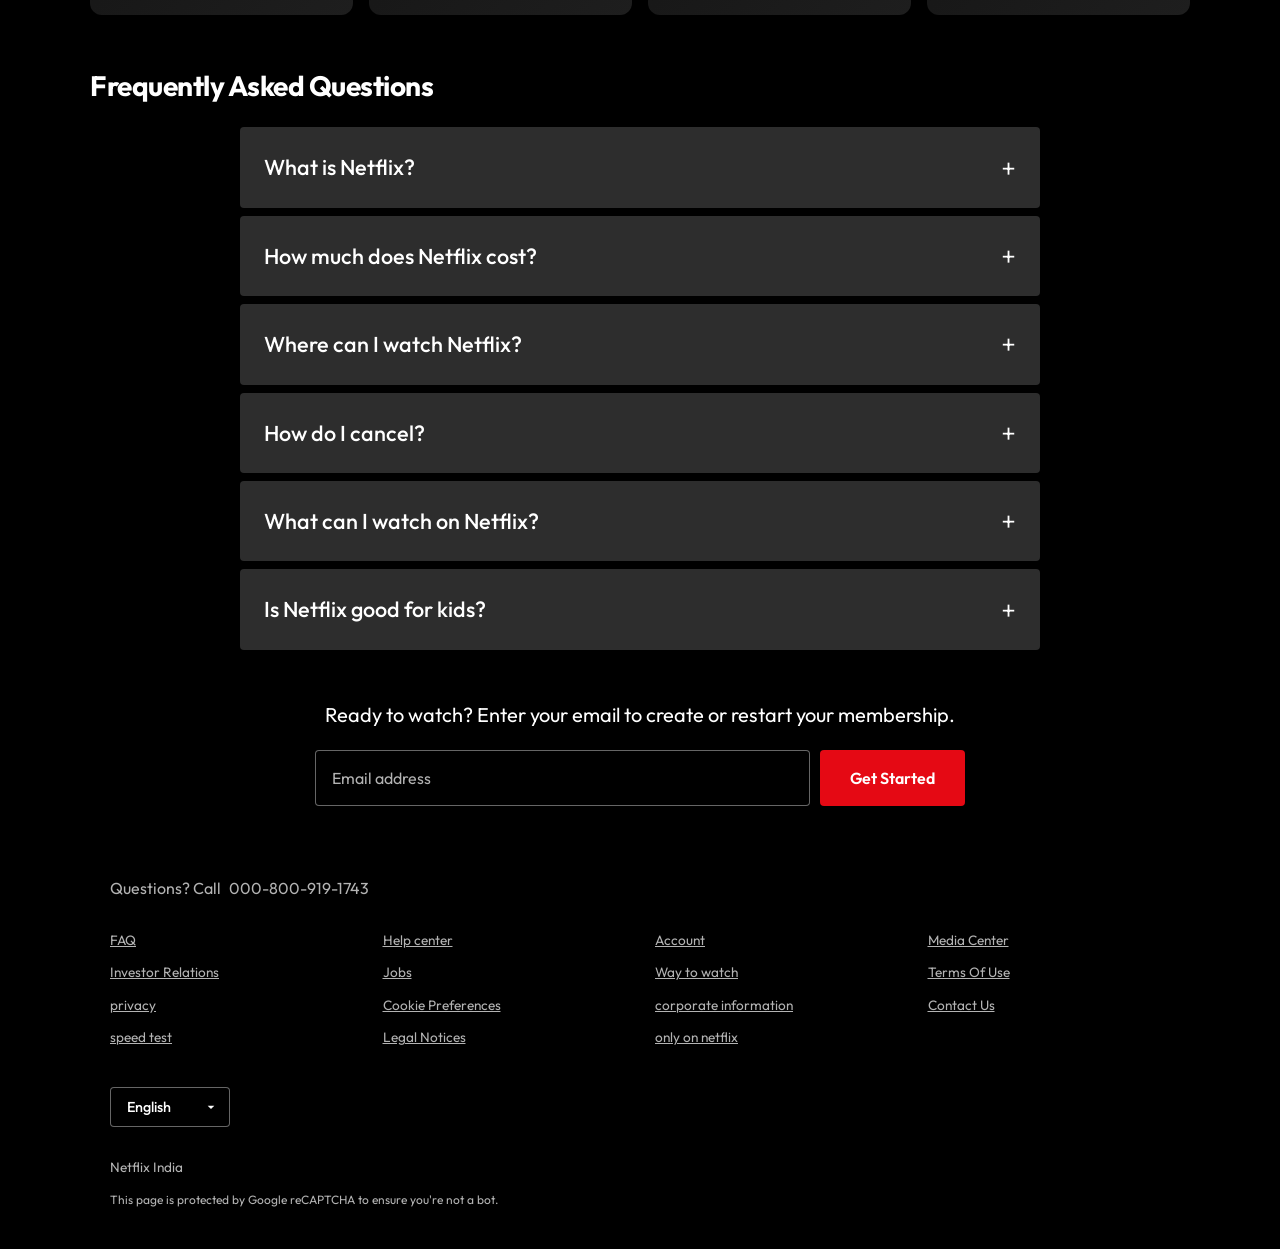
==== commit e5a6e514: "make clone responsive a d premium" ====
--- a/index.html
+++ b/index.html
@@ -1,9 +1,10 @@
-<html>
+<!DOCTYPE html>
+<html lang="en">
 <head>
     <meta charset="UTF-8">
-    <meta name="viewport" content="width=<device-width>, initial-scale=1.0">
-    <title>Document</title>
-    <link rel="stylesheet" href="style1.css">
+    <meta name="viewport" content="width=device-width, initial-scale=1.0">
+    <title>Netflix India - Watch TV Shows Online, Watch Movies Online</title>
+    <link rel="stylesheet" href="style.css">
 </head>
 
 <body>
@@ -25,26 +26,19 @@
             </nav>
             <div class="content">
                 <h1>
-                    <div>Unlimited Movies Shows,</div>
-                    <div>and more</div>
+                    Unlimited movies, TV shows, and more
                 </h1>
                 <div class="p">
-                    <div>
-                        starts at Rs.149 .
-                        cancel at anytime,
+                    <div class="price">
+                        Starts at Rs.149. Cancel at any time.
                     </div>
-                    <p>
-                    <div>
-                        Ready to watch? Enter your email to create or restart your
+                    <div class="membership">
+                        Ready to watch? Enter your email to create or restart your membership.
                     </div>
-                    <div>membership.</div>
-                    <p>
-                    <div>
-                        <input class="buttons" type="email" placeholder="Enter Your Email Here ">
-                        <button class="buttons red ">Get Started</button>
-
+                    <div class="hero-form">
+                        <input class="buttons" type="email" placeholder="Enter Your Email Here">
+                        <button class="buttons red">Get Started</button>
                     </div>
-                    </p>
                 </div>
             </div>
         </div>
@@ -61,7 +55,6 @@
         <img class="movie" src="assets/images/bg2.jpg">
     </div>
     <div class="section">More reasons to join</div>
-    </p>
     <div class="big">
         <div class="item">
             <div class="p1">Enjoy on your TV</div>
@@ -174,9 +167,9 @@
     </div>
     <div class="but">
         <input class="mail" type="email" placeholder="Email address">
-        <buttons class="start">
+        <button class="start">
             Get Started
-        </buttons>
+        </button>
     </div>
     <div class="end">
         <h3>
@@ -207,8 +200,8 @@
             <a href="">Contact Us</a>
         </div>
     </div>
-    <div>
-        <select style="margin-left:70px" class=" navbuttons" type="language">
+    <div class="footer-lang">
+        <select class="navbuttons" type="language">
             <option>English</option>
             <option>hindi</option>
             <option>france</option>
@@ -216,9 +209,8 @@
         </select>
     </div>
 
-    <div style="margin-top:20px" class="end">Netflix India</div>
-    <div style=" margin-top:20px " class="end">This page is protected by Google reCAPTCHA to ensure you're not a bot.
-    </div>
+    <div class="end bottom-text">Netflix India</div>
+    <div class="end recaptcha">This page is protected by Google reCAPTCHA to ensure you're not a bot.</div>
 </body>
 
 </html>
--- a/style.css
+++ b/style.css
@@ -0,0 +1,741 @@
+@import url('https://fonts.googleapis.com/css2?family=Outfit:wght@300;400;500;600;700;800;900&display=swap');
+
+/* ==========================================================================
+   RESET & BASE STYLES
+   ========================================================================== */
+* {
+    box-sizing: border-box;
+    margin: 0;
+    padding: 0;
+}
+
+:root {
+    --netflix-red: #e50914;
+    --netflix-red-hover: #c11119;
+    --bg-dark: #000000;
+    --card-bg: linear-gradient(135deg, #141414 0%, #1e1e1e 100%);
+    --card-bg-hover: linear-gradient(135deg, #1f1f1f 0%, #2a2a2a 100%);
+    --accordion-bg: #2d2d2d;
+    --accordion-bg-hover: #414141;
+    --text-white: #ffffff;
+    --text-gray: #b3b3b3;
+    --border-gray: rgba(255, 255, 255, 0.4);
+    --font-main: 'Outfit', sans-serif;
+    --max-content-width: 1100px;
+}
+
+body {
+    background-color: var(--bg-dark);
+    color: var(--text-white);
+    font-family: var(--font-main);
+    overflow-x: hidden;
+    line-height: 1.5;
+    -webkit-font-smoothing: antialiased;
+}
+
+img {
+    display: block;
+    max-width: 100%;
+}
+
+a {
+    color: var(--text-white);
+    text-decoration: none;
+    transition: color 0.2s ease;
+}
+
+a:hover {
+    color: var(--text-gray);
+}
+
+/* ==========================================================================
+   GLOBAL UTILITIES
+   ========================================================================== */
+.red {
+    background-color: var(--netflix-red) !important;
+    border: none !important;
+    color: var(--text-white) !important;
+}
+
+.red:hover {
+    background-color: var(--netflix-red-hover) !important;
+}
+
+/* ==========================================================================
+   HERO / MAIN CONTAINER
+   ========================================================================== */
+.main {
+    width: 100%;
+    min-height: 100vh;
+    background-image: url("assets/images/goodbg1.png");
+    background-size: cover;
+    background-position: center;
+    background-repeat: no-repeat;
+    position: relative;
+}
+
+.box {
+    width: 100%;
+    min-height: 100vh;
+    background: linear-gradient(
+        to bottom,
+        rgba(0, 0, 0, 0.85) 0%,
+        rgba(0, 0, 0, 0.4) 50%,
+        rgba(0, 0, 0, 0.9) 100%
+    );
+    display: flex;
+    flex-direction: column;
+}
+
+/* NAVBAR */
+nav {
+    display: flex;
+    justify-content: space-between;
+    align-items: center;
+    width: 90%;
+    max-width: var(--max-content-width);
+    margin: 20px auto 0;
+    padding: 0 20px;
+    z-index: 10;
+}
+
+.logo {
+    width: 130px;
+    height: auto;
+    object-fit: contain;
+    transition: transform 0.2s ease;
+}
+
+.logo:hover {
+    transform: scale(1.02);
+}
+
+nav div {
+    display: flex;
+    gap: 12px;
+    align-items: center;
+}
+
+.navbuttons {
+    height: 40px;
+    padding: 0 16px;
+    background-color: rgba(0, 0, 0, 0.6);
+    color: var(--text-white);
+    border: 1px solid var(--border-gray);
+    border-radius: 4px;
+    font-size: 0.9rem;
+    font-weight: 500;
+    font-family: var(--font-main);
+    cursor: pointer;
+    transition: all 0.2s ease;
+    outline: none;
+}
+
+.navbuttons:hover {
+    border-color: var(--text-white);
+    background-color: rgba(255, 255, 255, 0.1);
+}
+
+select.navbuttons {
+    appearance: none;
+    -webkit-appearance: none;
+    background-image: url("data:image/svg+xml;charset=utf-8,%3Csvg xmlns='http://www.w3.org/2000/svg' viewBox='0 0 24 24' fill='white'%3E%3Cpath d='M7 10l5 5 5-5z'/%3E%3C/svg%3E");
+    background-repeat: no-repeat;
+    background-position: right 10px center;
+    background-size: 16px;
+    padding-right: 32px;
+}
+
+/* HERO CONTENT */
+.content {
+    flex: 1;
+    display: flex;
+    flex-direction: column;
+    justify-content: center;
+    align-items: center;
+    text-align: center;
+    padding: 40px 20px;
+    z-index: 2;
+    max-width: 900px;
+    margin: 0 auto;
+}
+
+.content h1 {
+    font-size: 3.5rem;
+    font-weight: 900;
+    letter-spacing: -1px;
+    margin-bottom: 20px;
+    line-height: 1.15;
+}
+
+.content .p {
+    display: flex;
+    flex-direction: column;
+    align-items: center;
+    gap: 15px;
+    width: 100%;
+}
+
+.content .price {
+    font-size: 1.5rem;
+    font-weight: 500;
+}
+
+.content .membership {
+    font-size: 1.25rem;
+    font-weight: 400;
+    max-width: 600px;
+    line-height: 1.4;
+}
+
+/* HERO EMAIL FORM */
+.hero-form {
+    display: flex;
+    gap: 10px;
+    width: 100%;
+    max-width: 650px;
+    margin-top: 10px;
+}
+
+.buttons {
+    height: 56px;
+    font-family: var(--font-main);
+    font-size: 1rem;
+    border-radius: 4px;
+    outline: none;
+    transition: all 0.2s ease;
+}
+
+input.buttons {
+    flex: 1;
+    background-color: rgba(0, 0, 0, 0.5);
+    border: 1px solid var(--border-gray);
+    color: var(--text-white);
+    padding: 0 16px;
+}
+
+input.buttons:focus {
+    border-color: var(--text-white);
+    background-color: rgba(0, 0, 0, 0.7);
+    box-shadow: 0 0 0 2px rgba(255, 255, 255, 0.2);
+}
+
+input.buttons::placeholder {
+    color: rgba(255, 255, 255, 0.7);
+}
+
+button.buttons {
+    padding: 0 30px;
+    font-weight: 600;
+    cursor: pointer;
+    display: inline-flex;
+    align-items: center;
+    justify-content: center;
+    box-shadow: 0 4px 6px rgba(0, 0, 0, 0.1);
+}
+
+/* ==========================================================================
+   SEPARATOR / CURVE
+   ========================================================================== */
+.curve {
+    height: 8px;
+    width: 100%;
+    background-color: #232323;
+}
+
+/* ==========================================================================
+   SECTIONS GENERAL
+   ========================================================================== */
+.section {
+    width: 90%;
+    max-width: var(--max-content-width);
+    margin: 50px auto 20px;
+    font-size: 1.75rem;
+    font-weight: 700;
+    letter-spacing: -0.5px;
+    color: var(--text-white);
+}
+
+/* ==========================================================================
+   TRENDING MOVIES
+   ========================================================================== */
+.image {
+    display: flex;
+    gap: 16px;
+    width: 90%;
+    max-width: var(--max-content-width);
+    margin: 0 auto 50px;
+    overflow-x: auto;
+    padding: 10px 5px 25px;
+    scrollbar-width: thin;
+    scrollbar-color: rgba(255, 255, 255, 0.2) transparent;
+}
+
+.image::-webkit-scrollbar {
+    height: 6px;
+}
+
+.image::-webkit-scrollbar-thumb {
+    background-color: rgba(255, 255, 255, 0.25);
+    border-radius: 10px;
+}
+
+.image::-webkit-scrollbar-track {
+    background: transparent;
+}
+
+.movie {
+    flex: 0 0 auto;
+    width: 180px;
+    height: 260px;
+    object-fit: cover;
+    border-radius: 8px;
+    transition: transform 0.3s cubic-bezier(0.25, 0.8, 0.25, 1), box-shadow 0.3s ease;
+    cursor: pointer;
+    box-shadow: 0 4px 10px rgba(0, 0, 0, 0.3);
+}
+
+.movie:hover {
+    transform: scale(1.06);
+    box-shadow: 0 10px 20px rgba(229, 9, 20, 0.3);
+}
+
+/* ==========================================================================
+   MORE REASONS TO JOIN
+   ========================================================================== */
+.big {
+    display: grid;
+    grid-template-columns: repeat(4, 1fr);
+    gap: 16px;
+    width: 90%;
+    max-width: var(--max-content-width);
+    margin: 0 auto 50px;
+}
+
+.item {
+    background: var(--card-bg);
+    padding: 24px;
+    border-radius: 12px;
+    transition: transform 0.3s ease, background 0.3s ease;
+    box-shadow: 0 4px 15px rgba(0, 0, 0, 0.2);
+}
+
+.item:hover {
+    transform: translateY(-5px);
+    background: var(--card-bg-hover);
+}
+
+.p1 {
+    font-size: 1.25rem;
+    font-weight: 600;
+    margin-bottom: 12px;
+    color: var(--text-white);
+}
+
+.p2 {
+    font-size: 0.95rem;
+    color: var(--text-gray);
+    line-height: 1.5;
+}
+
+/* ==========================================================================
+   FAQ ACCORDION
+   ========================================================================== */
+.list {
+    width: 90%;
+    max-width: 800px;
+    margin: 0 auto 50px;
+}
+
+.list details {
+    background-color: var(--accordion-bg);
+    margin-bottom: 8px;
+    border-radius: 4px;
+    transition: background-color 0.2s ease;
+}
+
+.list details:hover {
+    background-color: var(--accordion-bg-hover);
+}
+
+.list summary {
+    display: flex;
+    justify-content: space-between;
+    align-items: center;
+    padding: 24px;
+    font-size: 1.35rem;
+    font-weight: 500;
+    cursor: pointer;
+    list-style: none;
+    user-select: none;
+    transition: all 0.2s ease;
+}
+
+.list summary::-webkit-details-marker {
+    display: none;
+}
+
+.plus {
+    font-size: 1.75rem;
+    font-weight: 300;
+    line-height: 1;
+    transition: transform 0.2s ease;
+}
+
+/* Rotate indicator when open */
+.list details[open] .plus {
+    transform: rotate(45deg);
+}
+
+.list details > div {
+    padding: 0 24px 24px;
+    font-size: 1.1rem;
+    line-height: 1.6;
+    color: var(--text-white);
+    border-top: 1px solid rgba(0, 0, 0, 0.25);
+    animation: slideDown 0.25s ease-out;
+}
+
+@keyframes slideDown {
+    from {
+        opacity: 0;
+        transform: translateY(-8px);
+    }
+    to {
+        opacity: 1;
+        transform: translateY(0);
+    }
+}
+
+/* ==========================================================================
+   BOTTOM CTA SECTION
+   ========================================================================== */
+.ready {
+    width: 90%;
+    max-width: 700px;
+    margin: 50px auto 20px;
+    text-align: center;
+    font-size: 1.25rem;
+    font-weight: 400;
+}
+
+.but {
+    display: flex;
+    gap: 10px;
+    width: 90%;
+    max-width: 650px;
+    margin: 0 auto 70px;
+}
+
+.mail {
+    flex: 1;
+    height: 56px;
+    padding: 0 16px;
+    background-color: rgba(0, 0, 0, 0.5);
+    border: 1px solid var(--border-gray);
+    color: var(--text-white);
+    border-radius: 4px;
+    font-family: var(--font-main);
+    font-size: 1rem;
+    outline: none;
+    transition: all 0.2s ease;
+}
+
+.mail:focus {
+    border-color: var(--text-white);
+    background-color: rgba(0, 0, 0, 0.7);
+    box-shadow: 0 0 0 2px rgba(255, 255, 255, 0.2);
+}
+
+.mail::placeholder {
+    color: rgba(255, 255, 255, 0.7);
+}
+
+.start {
+    height: 56px;
+    padding: 0 30px;
+    background-color: var(--netflix-red);
+    color: var(--text-white);
+    font-family: var(--font-main);
+    font-size: 1rem;
+    font-weight: 600;
+    border: none;
+    border-radius: 4px;
+    cursor: pointer;
+    transition: background-color 0.2s ease, transform 0.1s ease;
+    box-shadow: 0 4px 6px rgba(0, 0, 0, 0.1);
+}
+
+.start:hover {
+    background-color: var(--netflix-red-hover);
+}
+
+.start:active {
+    transform: scale(0.98);
+}
+
+/* ==========================================================================
+   FOOTER SECTION
+   ========================================================================== */
+.end {
+    width: 90%;
+    max-width: var(--max-content-width);
+    margin: 0 auto;
+    padding: 0 20px;
+    color: var(--text-gray);
+    font-size: 0.95rem;
+}
+
+.end h3 {
+    font-size: 1rem;
+    font-weight: 400;
+    margin-bottom: 30px;
+}
+
+.end h3 a {
+    color: var(--text-gray);
+    margin-left: 5px;
+}
+
+.end h3 a:hover {
+    text-decoration: underline;
+}
+
+.ending {
+    display: grid;
+    grid-template-columns: repeat(4, 1fr);
+    gap: 30px;
+    width: 90%;
+    max-width: var(--max-content-width);
+    margin: 30px auto 40px;
+    padding: 0 20px;
+}
+
+.sty {
+    display: flex;
+    flex-direction: column;
+    gap: 12px;
+}
+
+.sty a {
+    color: var(--text-gray);
+    font-size: 0.85rem;
+    text-decoration: underline;
+    transition: color 0.15s ease;
+}
+
+.sty a:hover {
+    color: var(--text-white);
+}
+
+.footer-lang {
+    width: 90%;
+    max-width: var(--max-content-width);
+    margin: 20px auto 30px;
+    padding: 0 20px;
+}
+
+.footer-lang .navbuttons {
+    width: auto;
+    min-width: 120px;
+}
+
+.bottom-text {
+    margin-top: 20px;
+    margin-bottom: 12px;
+    font-size: 0.85rem;
+}
+
+.recaptcha {
+    margin-top: 10px;
+    margin-bottom: 40px;
+    font-size: 0.75rem;
+    line-height: 1.6;
+}
+
+/* ==========================================================================
+   MEDIA QUERIES (RESPONSIVENESS)
+   ========================================================================== */
+
+/* TABLETS (Max 950px) */
+@media (max-width: 950px) {
+    .content h1 {
+        font-size: 2.8rem;
+    }
+    
+    .big {
+        grid-template-columns: repeat(2, 1fr);
+        gap: 16px;
+    }
+    
+    .ending {
+        grid-template-columns: repeat(2, 1fr);
+        gap: 24px;
+    }
+}
+
+/* MOBILE PHONES (Max 650px) */
+@media (max-width: 650px) {
+    nav {
+        margin-top: 15px;
+        padding: 0 10px;
+        width: 95%;
+    }
+
+    .logo {
+        width: 95px;
+    }
+
+    .navbuttons {
+        height: 34px;
+        padding: 0 10px;
+        font-size: 0.8rem;
+    }
+
+    select.navbuttons {
+        padding-right: 24px;
+        background-position: right 6px center;
+        background-size: 12px;
+    }
+
+    .content {
+        padding: 30px 10px 50px;
+    }
+
+    .content h1 {
+        font-size: 2rem;
+        letter-spacing: -0.5px;
+        margin-bottom: 15px;
+    }
+
+    .content .price {
+        font-size: 1.15rem;
+    }
+
+    .content .membership {
+        font-size: 1rem;
+        padding: 0 10px;
+    }
+
+    /* Email forms stack vertically on mobile */
+    .hero-form, .but {
+        flex-direction: column;
+        gap: 12px;
+        align-items: center;
+        width: 100%;
+        max-width: 360px;
+    }
+
+    .buttons, .mail, .start {
+        height: 48px;
+        width: 100% !important;
+        font-size: 0.95rem;
+    }
+
+    input.buttons, .mail {
+        text-align: left;
+    }
+
+    button.buttons, .start {
+        padding: 0 20px;
+        font-size: 0.95rem;
+    }
+
+    .curve {
+        height: 6px;
+    }
+
+    .section {
+        font-size: 1.35rem;
+        margin: 30px auto 15px;
+    }
+
+    .image {
+        gap: 12px;
+        margin-bottom: 30px;
+        padding-bottom: 15px;
+    }
+
+    .movie {
+        width: 130px;
+        height: 190px;
+    }
+
+    .big {
+        grid-template-columns: 1fr;
+        gap: 12px;
+        margin-bottom: 35px;
+    }
+
+    .item {
+        padding: 20px;
+        border-radius: 8px;
+    }
+
+    .p1 {
+        font-size: 1.15rem;
+        margin-bottom: 8px;
+    }
+
+    .p2 {
+        font-size: 0.85rem;
+    }
+
+    .list {
+        margin-bottom: 35px;
+    }
+
+    .list summary {
+        padding: 16px 20px;
+        font-size: 1.1rem;
+    }
+
+    .plus {
+        font-size: 1.4rem;
+    }
+
+    .list details > div {
+        padding: 0 20px 20px;
+        font-size: 0.95rem;
+    }
+
+    .ready {
+        font-size: 1.05rem;
+        margin-top: 35px;
+        padding: 0 10px;
+    }
+
+    .ending {
+        gap: 20px 10px;
+        margin-bottom: 30px;
+    }
+
+    .sty a {
+        font-size: 0.8rem;
+    }
+
+    .end h3 {
+        margin-bottom: 20px;
+    }
+}
+
+/* ULTRA SMALL PHONES (Max 360px) */
+@media (max-width: 360px) {
+    .logo {
+        width: 80px;
+    }
+    
+    .navbuttons {
+        padding: 0 8px;
+        font-size: 0.75rem;
+    }
+
+    .content h1 {
+        font-size: 1.75rem;
+    }
+
+    .movie {
+        width: 110px;
+        height: 160px;
+    }
+}
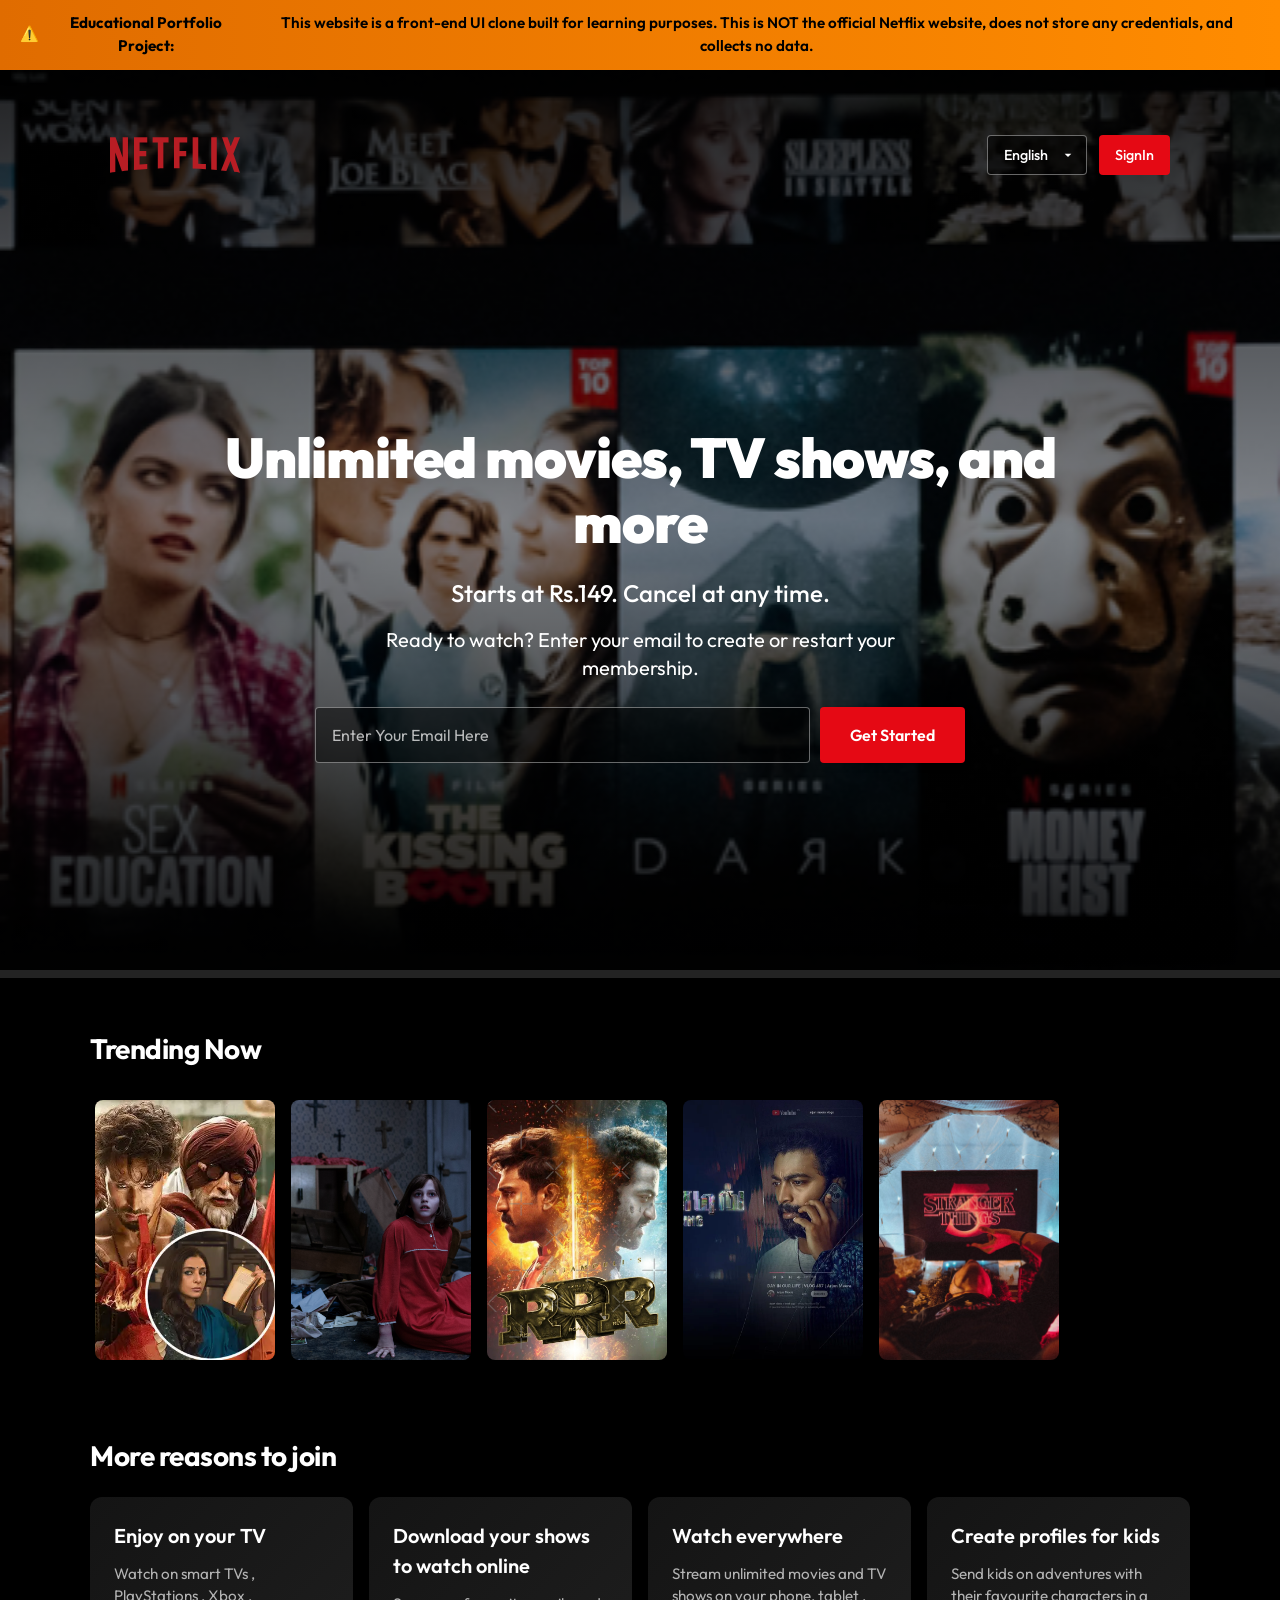
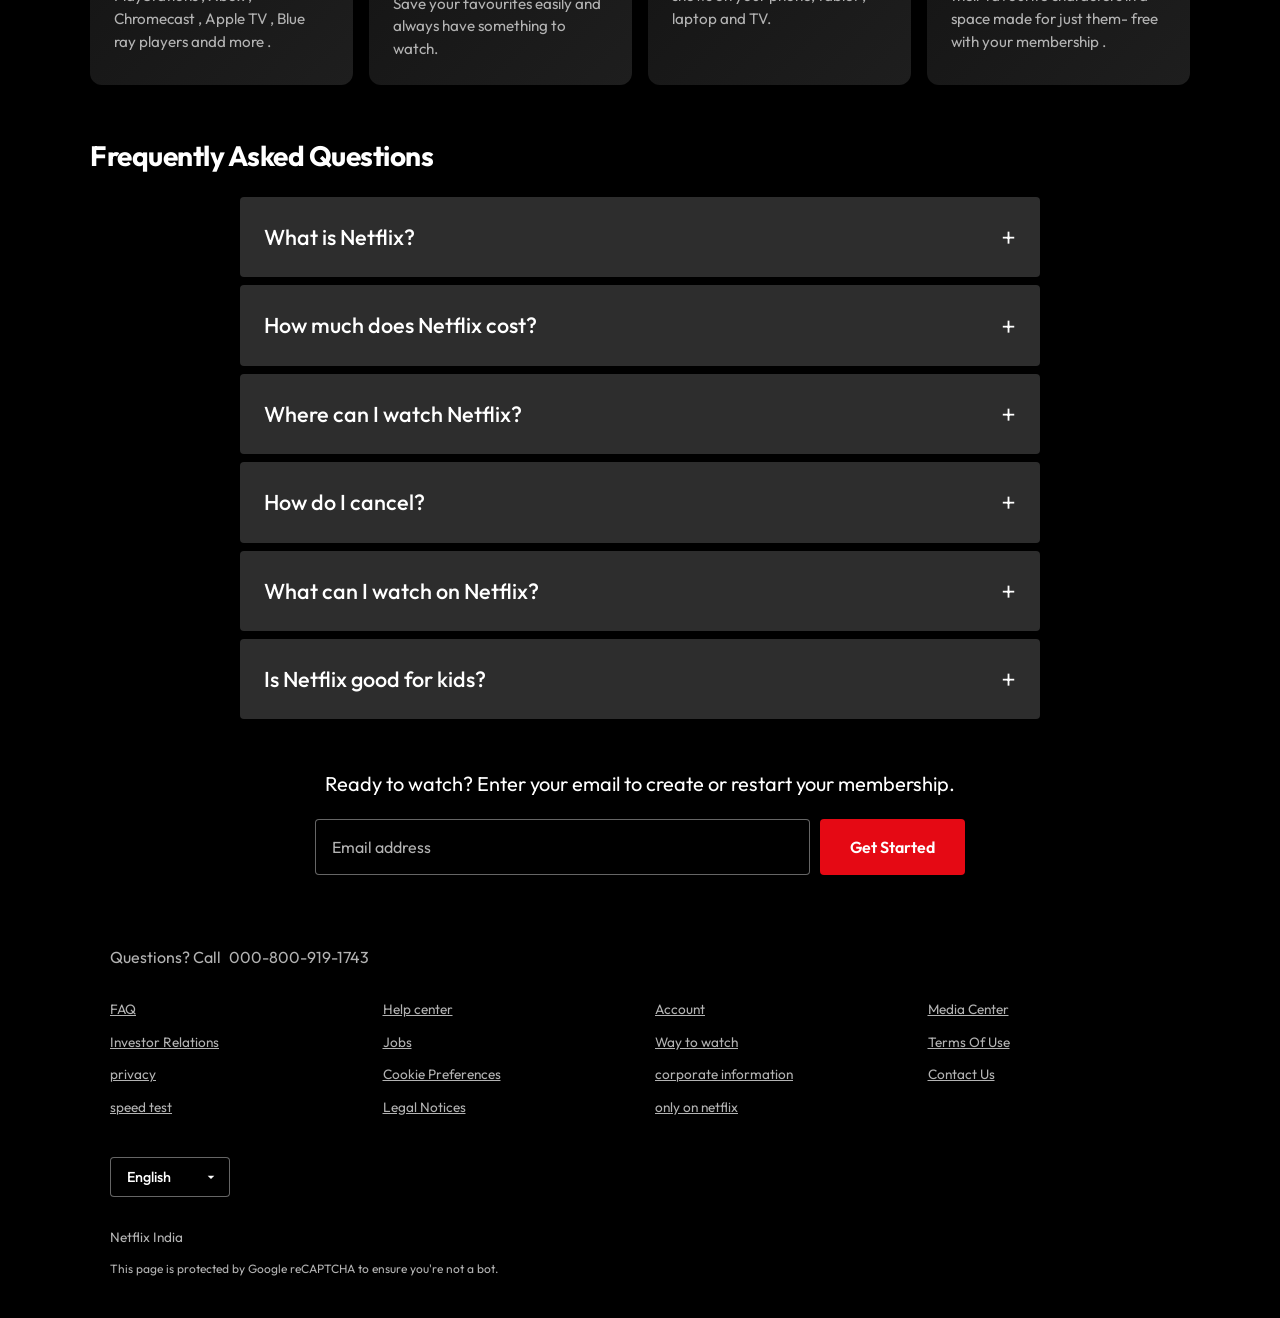
==== commit 92dbe5f1: "Add educational disclaimer to prevent false-positive phishing flags" ====
--- a/index.html
+++ b/index.html
@@ -8,6 +8,9 @@
 </head>
 
 <body>
+    <div class="educational-disclaimer">
+        ⚠️ <strong>Educational Portfolio Project:</strong> This website is a front-end UI clone built for learning purposes. This is NOT the official Netflix website, does not store any credentials, and collects no data.
+    </div>
     <div class="main">
         <div class="box">
             <nav>
--- a/style.css
+++ b/style.css
@@ -33,6 +33,22 @@
     -webkit-font-smoothing: antialiased;
 }
 
+.educational-disclaimer {
+    background: linear-gradient(90deg, #e06c00, #ff8c00);
+    color: #000000;
+    text-align: center;
+    padding: 12px 20px;
+    font-size: 0.95rem;
+    font-weight: 600;
+    position: relative;
+    z-index: 100;
+    box-shadow: 0 4px 10px rgba(0, 0, 0, 0.4);
+    display: flex;
+    justify-content: center;
+    align-items: center;
+    gap: 8px;
+}
+
 img {
     display: block;
     max-width: 100%;
